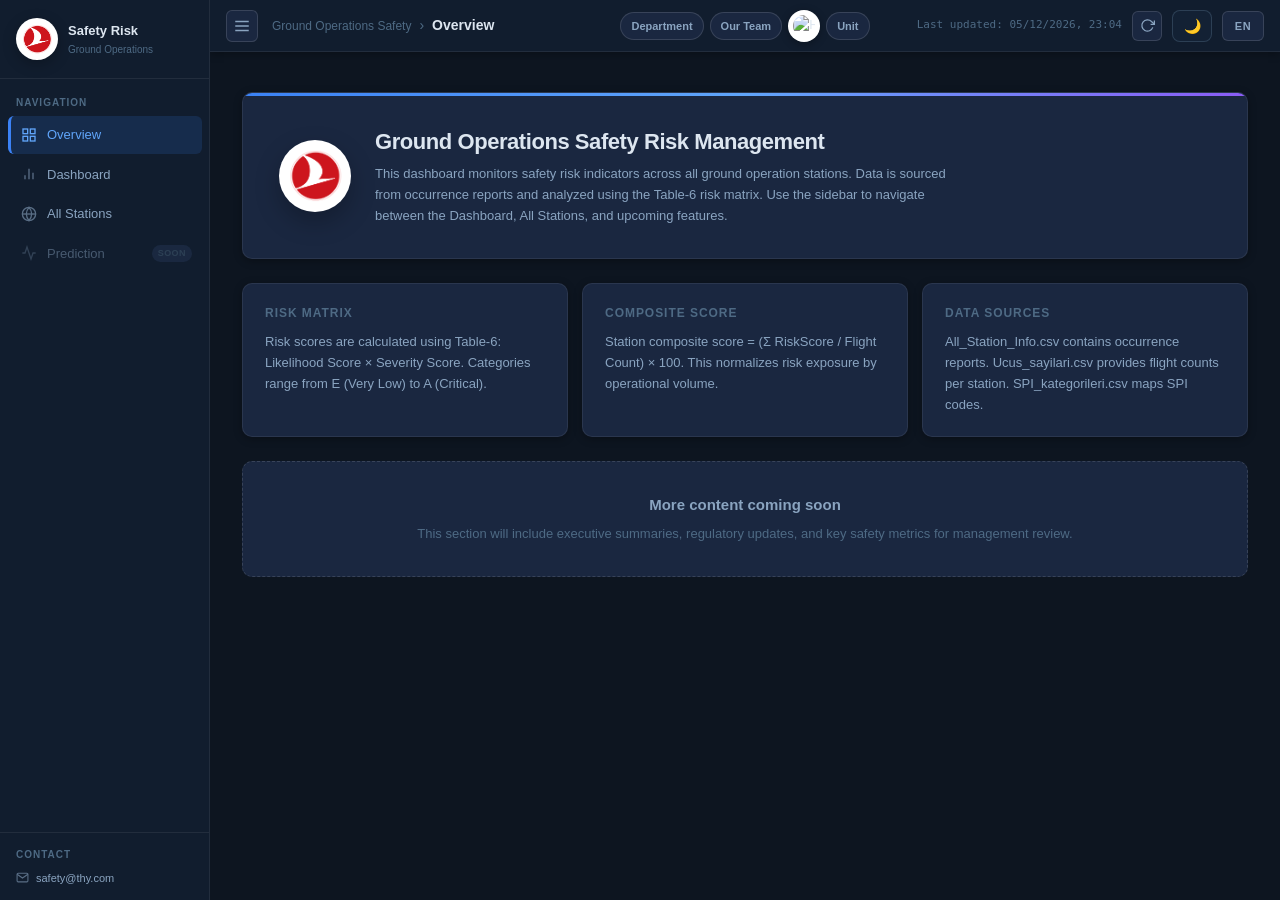
==== index.html @ 9aa72046 "Initial safety dashboard project" ====
<!DOCTYPE html>
<html lang="en">
<head>
  <meta charset="UTF-8" />
  <meta name="viewport" content="width=device-width, initial-scale=1.0" />
  <title>Safety Risk Dashboard</title>

  <link rel="stylesheet" href="css/main.css" />
  <link rel="stylesheet" href="css/overview.css" />
  <link rel="stylesheet" href="css/dashboard.css" />
  <link rel="stylesheet" href="css/stations.css" />
  <link rel="stylesheet" href="css/station-detail.css" />
  <link rel="stylesheet" href="css/tahminleme.css" />

  <style>
    .page {
      display: none !important;
    }

    .page.srd-active {
      display: block !important;
    }

    #app {
      min-height: 100vh;
    }

    .sidebar {
      transition: transform 0.25s ease, width 0.25s ease;
    }

    .sidebar:not(.open) {
      transform: translateX(-100%);
    }

    .sidebar.open {
      transform: translateX(0);
    }

    .main-wrapper {
      transition: margin-left 0.25s ease, width 0.25s ease;
    }

    @media (min-width: 769px) {
      .sidebar.open ~ .main-wrapper {
        margin-left: 0;
      }

      .sidebar:not(.open) ~ .main-wrapper {
        margin-left: 0;
        width: 100%;
      }
    }

    @media (max-width: 768px) {
      .sidebar {
        position: fixed;
        z-index: 1000;
        left: 0;
        top: 0;
        height: 100vh;
      }

      .sidebar.open {
        transform: translateX(0);
      }

      .sidebar:not(.open) {
        transform: translateX(-100%);
      }

      .main-wrapper {
        margin-left: 0 !important;
        width: 100%;
      }
    }

    .topbar-btn,
    .topbar-lang,
    .topbar-theme,
    .sidebar-toggle {
      cursor: pointer;
      user-select: none;
    }

    .topbar-theme {
      min-width: 40px;
      height: 32px;
      border-radius: 8px;
      border: 1px solid rgba(120, 150, 180, 0.25);
      background: rgba(20, 35, 55, 0.75);
      color: #c7d7ea;
      display: inline-flex;
      align-items: center;
      justify-content: center;
      font-size: 14px;
      transition: 0.2s ease;
    }

    .topbar-theme:hover {
      background: rgba(42, 75, 120, 0.85);
      color: #ffffff;
    }
  </style>
</head>

<body class="theme-dark">
<div id="app">

  <!-- Sidebar / Drawer başlangıçta açık -->
  <aside class="sidebar open" id="sidebar">
    <div class="sidebar-logo">
      <div class="sidebar-logo-icon thy-logo-box">
        <img src="assets/thy-logo.png" alt="Turkish Airlines Logo" class="thy-logo-img">
      </div>

      <div>
        <div class="sidebar-logo-title">Safety Risk</div>
        <div class="sidebar-logo-sub">Ground Operations</div>
      </div>
    </div>

    <div class="sidebar-section">Navigation</div>

    <nav class="sidebar-nav">
      <a class="nav-item active" data-page="overview" href="javascript:void(0)">
        <svg viewBox="0 0 24 24" fill="none" stroke="currentColor" stroke-width="2" width="16" height="16">
          <rect x="3" y="3" width="7" height="7"/>
          <rect x="14" y="3" width="7" height="7"/>
          <rect x="3" y="14" width="7" height="7"/>
          <rect x="14" y="14" width="7" height="7"/>
        </svg>
        <span class="nav-label" data-i18n="overview">Overview</span>
      </a>

      <a class="nav-item" data-page="dashboard" href="javascript:void(0)">
        <svg viewBox="0 0 24 24" fill="none" stroke="currentColor" stroke-width="2" width="16" height="16">
          <line x1="18" y1="20" x2="18" y2="10"/>
          <line x1="12" y1="20" x2="12" y2="4"/>
          <line x1="6" y1="20" x2="6" y2="14"/>
        </svg>
        <span class="nav-label" data-i18n="dashboard">Dashboard</span>
      </a>

      <a class="nav-item" data-page="stations" href="javascript:void(0)">
        <svg viewBox="0 0 24 24" fill="none" stroke="currentColor" stroke-width="2" width="16" height="16">
          <circle cx="12" cy="12" r="10"/>
          <line x1="2" y1="12" x2="22" y2="12"/>
          <path d="M12 2a15.3 15.3 0 014 10 15.3 15.3 0 01-4 10 15.3 15.3 0 01-4-10 15.3 15.3 0 014-10z"/>
        </svg>
        <span class="nav-label" data-i18n="stations">All Stations</span>
      </a>

      <a class="nav-item disabled" data-page="tahminleme" href="javascript:void(0)">
        <svg viewBox="0 0 24 24" fill="none" stroke="currentColor" stroke-width="2" width="16" height="16">
          <polyline points="22 12 18 12 15 21 9 3 6 12 2 12"/>
        </svg>
        <span class="nav-label" data-i18n="tahminleme">Tahminleme</span>
        <span class="nav-badge" data-i18n="soon">Soon</span>
      </a>
    </nav>

    <div class="sidebar-spacer"></div>

    <div class="sidebar-contact">
      <div class="sidebar-contact-label">Contact</div>

      <a class="sidebar-contact-email" href="mailto:safety@thy.com">
        <svg viewBox="0 0 24 24" fill="none" stroke="currentColor" stroke-width="2" width="13" height="13">
          <path d="M4 4h16c1.1 0 2 .9 2 2v12c0 1.1-.9 2-2 2H4c-1.1 0-2-.9-2-2V6c0-1.1.9-2 2-2z"/>
          <polyline points="22,6 12,13 2,6"/>
        </svg>
        safety@thy.com
      </a>
    </div>
  </aside>

  <div class="main-wrapper">
    <header class="topbar">
      <div class="topbar-left">

        <button
          class="sidebar-toggle"
          id="sidebarToggle"
          type="button"
          title="Open / Close Menu"
          aria-label="Open or close sidebar menu"
        >
          <svg viewBox="0 0 24 24" fill="none" stroke="currentColor" stroke-width="2" width="18" height="18">
            <line x1="3" y1="12" x2="21" y2="12"/>
            <line x1="3" y1="6" x2="21" y2="6"/>
            <line x1="3" y1="18" x2="21" y2="18"/>
          </svg>
        </button>

        <div class="topbar-breadcrumb">
          <span class="topbar-breadcrumb-root">Ground Operations Safety</span>
          <span class="topbar-breadcrumb-sep">›</span>
          <span class="topbar-breadcrumb-page" id="topbar-title">Overview</span>
        </div>

        <span class="topbar-badge" id="topbar-badge"></span>
      </div>

      <!-- Header orta menü / SharePoint yönlendirme alanı -->
      <div class="topbar-center">
        <button class="topbar-link-btn" data-sp-link="mudurluk" type="button">
          Müdürlük
        </button>

        <button class="topbar-link-btn" data-sp-link="ekibimiz" type="button">
          Ekibimiz
        </button>

        <div class="topbar-middle-logo">
          <img src="assets/header-logo.png" alt="Header Logo">
        </div>

        <button class="topbar-link-btn" data-sp-link="seflik" type="button">
          Şeflik
        </button>
      </div>

      <div class="topbar-right">
        <span class="topbar-update" id="topbar-update"></span>

        <button class="topbar-btn" id="refreshBtn" type="button" title="Refresh">
          <svg viewBox="0 0 24 24" fill="none" stroke="currentColor" stroke-width="2" width="15" height="15">
            <polyline points="23 4 23 10 17 10"/>
            <path d="M20.49 15a9 9 0 11-2.12-9.36L23 10"/>
          </svg>
        </button>

        <button class="topbar-theme" id="themeBtn" type="button" title="Change Theme">
          🌙
        </button>

        <button class="topbar-lang" id="langBtn" type="button" title="Change Language">
          EN
        </button>
      </div>
    </header>

    <main class="content" id="content">
      <div class="page" id="page-overview"></div>
      <div class="page" id="page-dashboard"></div>
      <div class="page" id="page-stations"></div>
      <div class="page" id="page-station-detail"></div>
      <div class="page" id="page-tahminleme"></div>
    </main>
  </div>
</div>

<script src="https://cdnjs.cloudflare.com/ajax/libs/Chart.js/4.4.1/chart.umd.js"></script>

<script>
  var SRD = {};
</script>

<script src="js/data.js"></script>
<script src="js/overview.js"></script>
<script src="js/dashboard.js"></script>
<script src="js/stations.js"></script>
<script src="js/station-detail.js"></script>
<script src="js/tahminleme.js"></script>
<script src="js/main.js"></script>

</body>
</html>
---- css/main.css ----
/* ================================================================
   main.css — Global styles, sidebar, header, layout
   Revised version:
   - Drawer starts open and can collapse on desktop
   - Drawer works on mobile
   - Theme dark/light support
   - Header buttons fixed: refresh, theme, language, drawer
   ================================================================ */

/* ── DARK THEME DEFAULT VARIABLES ─────────────────────────────── */

:root,
body.theme-dark {
  --bg:        #0d1520;
  --bg2:       #111d2e;
  --bg3:       #172035;
  --surface:   #1a2740;
  --surface2:  #1f2f4a;
  --surface3:  #253756;

  --border:    rgba(255,255,255,.07);
  --border2:   rgba(255,255,255,.13);

  --text:      #dde6f0;
  --text2:     #8aa4c0;
  --text3:     #4e6a84;

  --ca:  #e05555; --ca-bg: rgba(224,85,85,.13);  --ca-bd: rgba(224,85,85,.28);
  --cb:  #d98a35; --cb-bg: rgba(217,138,53,.13); --cb-bd: rgba(217,138,53,.28);
  --cc:  #c0a030; --cc-bg: rgba(192,160,48,.13); --cc-bd: rgba(192,160,48,.28);
  --cd:  #38b272; --cd-bg: rgba(56,178,114,.13); --cd-bd: rgba(56,178,114,.28);
  --ce:  #4294cc; --ce-bg: rgba(66,148,204,.13); --ce-bd: rgba(66,148,204,.28);

  --accent:    #3b82f6;
  --accent2:   #60a5fa;
  --accent-bg: rgba(59,130,246,.15);
  --accent-bd: rgba(59,130,246,.35);

  --sb-w: 210px;
  --topbar-h: 52px;

  --r: 6px;
  --r-l: 10px;

  --sh:   0 2px 8px rgba(0,0,0,.3);
  --sh-m: 0 4px 16px rgba(0,0,0,.4);

  --font: 'Segoe UI', -apple-system, BlinkMacSystemFont, Roboto, sans-serif;
  --mono: 'Cascadia Code', Consolas, monospace;
}

/* ── LIGHT THEME VARIABLES ────────────────────────────────────── */

body.theme-light {
  --bg:        #f4f7fb;
  --bg2:       #ffffff;
  --bg3:       #eef3f8;
  --surface:   #ffffff;
  --surface2:  #f1f5fb;
  --surface3:  #e4ecf6;

  --border:    rgba(20,40,70,.10);
  --border2:   rgba(20,40,70,.16);

  --text:      #172033;
  --text2:     #52667d;
  --text3:     #7b8da3;

  --accent:    #2563eb;
  --accent2:   #1d4ed8;
  --accent-bg: rgba(37,99,235,.10);
  --accent-bd: rgba(37,99,235,.25);

  --sh:   0 2px 8px rgba(20,40,70,.08);
  --sh-m: 0 4px 16px rgba(20,40,70,.14);
}

/* ── RESET ────────────────────────────────────────────────────── */

*,
*::before,
*::after {
  box-sizing: border-box;
  margin: 0;
  padding: 0;
}

html,
body {
  min-height: 100%;
}

body {
  background: var(--bg);
  color: var(--text);
  font-family: var(--font);
  font-size: 13px;
  line-height: 1.5;
  min-height: 100vh;
  overflow-x: hidden;
  transition: background .2s ease, color .2s ease;
}

/* ── APP LAYOUT ───────────────────────────────────────────────── */

#app {
  display: flex;
  min-height: 100vh;
  background: var(--bg);
}

.main-wrapper {
  flex: 1;
  min-width: 0;
  display: flex;
  flex-direction: column;
  transition: margin-left .25s ease, width .25s ease;
}

/* ── SIDEBAR / DRAWER ─────────────────────────────────────────── */

.sidebar {
  width: var(--sb-w);
  min-width: var(--sb-w);
  max-width: var(--sb-w);
  background: var(--bg2);
  border-right: 1px solid var(--border);
  display: flex;
  flex-direction: column;
  position: sticky;
  top: 0;
  height: 100vh;
  overflow-y: auto;
  overflow-x: hidden;
  z-index: 100;
  transform: translateX(0);
  transition:
    transform .25s ease,
    width .25s ease,
    min-width .25s ease,
    max-width .25s ease,
    border-color .25s ease;
}

/* Masaüstünde sidebar kapalıyken tamamen alan kaplamasın */
.sidebar:not(.open) {
  width: 0;
  min-width: 0;
  max-width: 0;
  border-right-color: transparent;
  transform: translateX(0);
}

/* Açık hali */
.sidebar.open {
  width: var(--sb-w);
  min-width: var(--sb-w);
  max-width: var(--sb-w);
  transform: translateX(0);
  border-right: 1px solid var(--border);
}

.sidebar::-webkit-scrollbar {
  width: 3px;
}

.sidebar::-webkit-scrollbar-thumb {
  background: var(--surface3);
  border-radius: 2px;
}

/* ── SIDEBAR CONTENT ──────────────────────────────────────────── */

.sidebar-logo {
  padding: 18px 16px;
  border-bottom: 1px solid var(--border);
  display: flex;
  align-items: center;
  gap: 10px;
  min-width: var(--sb-w);
}

.sidebar-logo-icon.thy-logo-box {
  width: 42px;
  height: 42px;
  min-width: 42px;
  border-radius: 50%;
  background: #ffffff;
  padding: 4px;
  overflow: hidden;
  box-shadow: 0 4px 14px rgba(0, 0, 0, 0.25);
}

.thy-logo-img {
  width: 100%;
  height: 100%;
  object-fit: contain;
  border-radius: 50%;
  display: block;
}

.sidebar-logo-title {
  font-size: 13px;
  font-weight: 700;
  color: var(--text);
}

.sidebar-logo-sub {
  font-size: 10px;
  color: var(--text3);
  margin-top: 1px;
}

.sidebar-section {
  padding: 16px 16px 6px;
  font-size: 10px;
  font-weight: 700;
  text-transform: uppercase;
  letter-spacing: .1em;
  color: var(--text3);
  min-width: var(--sb-w);
}

.sidebar-nav {
  display: flex;
  flex-direction: column;
  gap: 2px;
  padding: 0 8px;
  min-width: var(--sb-w);
}

.nav-item {
  display: flex;
  align-items: center;
  gap: 10px;
  padding: 9px 10px;
  font-size: 13px;
  color: var(--text2);
  cursor: pointer;
  text-decoration: none;
  border-radius: var(--r);
  border-left: 3px solid transparent;
  transition: all .15s;
  user-select: none;
}

.nav-item svg {
  flex-shrink: 0;
  opacity: .6;
  transition: opacity .15s;
}

.nav-item:hover {
  background: rgba(255,255,255,.05);
  color: var(--text);
}

body.theme-light .nav-item:hover {
  background: rgba(37,99,235,.06);
}

.nav-item:hover svg {
  opacity: 1;
}

.nav-item.active {
  background: var(--accent-bg);
  border-left-color: var(--accent);
  color: var(--accent2);
}

.nav-item.active svg {
  opacity: 1;
  color: var(--accent2);
}

.nav-item.disabled {
  opacity: .45;
  cursor: not-allowed;
  pointer-events: none;
}

.nav-badge {
  margin-left: auto;
  font-size: 9px;
  font-weight: 700;
  padding: 2px 6px;
  border-radius: 10px;
  background: var(--surface3);
  color: var(--text3);
  text-transform: uppercase;
  letter-spacing: .05em;
}

.sidebar-spacer {
  flex: 1;
}

.sidebar-contact {
  padding: 14px 16px;
  border-top: 1px solid var(--border);
  min-width: var(--sb-w);
}

.sidebar-contact-label {
  font-size: 10px;
  font-weight: 700;
  text-transform: uppercase;
  letter-spacing: .1em;
  color: var(--text3);
  margin-bottom: 8px;
}

.sidebar-contact-email {
  display: flex;
  align-items: center;
  gap: 7px;
  font-size: 11px;
  color: var(--text2);
  text-decoration: none;
  transition: color .15s;
  word-break: break-all;
}

.sidebar-contact-email:hover {
  color: var(--accent2);
}

.sidebar-contact-email svg {
  opacity: .6;
  flex-shrink: 0;
}

/* ── TOPBAR ───────────────────────────────────────────────────── */

.topbar {
  height: var(--topbar-h);
  background: var(--bg2);
  border-bottom: 1px solid var(--border);
  padding: 0 24px;
  display: flex;
  align-items: center;
  justify-content: space-between;
  position: sticky;
  top: 0;
  z-index: 50;
  box-shadow: var(--sh);
  transition: background .2s ease, border-color .2s ease;
}

.topbar-left {
  display: flex;
  align-items: center;
  gap: 14px;
  min-width: 0;
}

.topbar-right {
  display: flex;
  align-items: center;
  gap: 10px;
  flex-shrink: 0;
}

/* Drawer button */
.sidebar-toggle {
  background: var(--surface);
  border: 1px solid var(--border2);
  color: var(--text2);
  cursor: pointer;
  width: 32px;
  height: 32px;
  border-radius: var(--r);
  display: flex;
  align-items: center;
  justify-content: center;
  transition: all .15s;
  flex-shrink: 0;
}

.sidebar-toggle:hover {
  background: var(--surface2);
  color: var(--text);
  border-color: var(--accent-bd);
}

.topbar-breadcrumb {
  display: flex;
  align-items: center;
  gap: 8px;
  font-size: 13px;
  min-width: 0;
}

.topbar-breadcrumb-root {
  color: var(--text3);
  font-size: 12px;
  font-weight: 500;
  white-space: nowrap;
}

.topbar-breadcrumb-sep {
  color: var(--text3);
  font-size: 14px;
}

.topbar-breadcrumb-page {
  color: var(--text);
  font-weight: 700;
  font-size: 14px;
  white-space: nowrap;
}

.topbar-badge {
  background: var(--accent-bg);
  color: var(--accent2);
  border: 1px solid var(--accent-bd);
  font-size: 11px;
  font-weight: 600;
  padding: 3px 10px;
  border-radius: 20px;
  white-space: nowrap;
}

.topbar-update {
  font-size: 11px;
  color: var(--text3);
  font-family: var(--mono);
  white-space: nowrap;
}

/* Header buttons */
.topbar-btn,
.topbar-theme,
.topbar-lang {
  background: var(--surface);
  border: 1px solid var(--border2);
  color: var(--text2);
  cursor: pointer;
  height: 30px;
  border-radius: var(--r);
  display: inline-flex;
  align-items: center;
  justify-content: center;
  transition: all .15s;
  user-select: none;
  font-family: var(--font);
}

.topbar-btn,
.topbar-theme {
  width: 30px;
  min-width: 30px;
}

.topbar-lang {
  min-width: 42px;
  padding: 4px 10px;
  font-size: 11px;
  font-weight: 700;
  letter-spacing: .05em;
}

.topbar-btn:hover,
.topbar-theme:hover,
.topbar-lang:hover {
  background: var(--surface2);
  color: var(--text);
  border-color: var(--accent-bd);
}

/* ── CONTENT ──────────────────────────────────────────────────── */

.content {
  flex: 1;
  background: var(--bg);
  transition: background .2s ease;
}

.page {
  display: none !important;
}

.page.srd-active {
  display: block !important;
}

/* ── SHARED COMPONENTS ────────────────────────────────────────── */

.card {
  background: var(--surface);
  border: 1px solid var(--border);
  border-radius: var(--r-l);
  box-shadow: var(--sh);
}

.card-header {
  padding: 14px 18px 12px;
  border-bottom: 1px solid var(--border);
  display: flex;
  align-items: flex-start;
  justify-content: space-between;
  gap: 8px;
}

.card-title {
  font-size: 13px;
  font-weight: 700;
  color: var(--text);
  display: flex;
  align-items: center;
  gap: 8px;
  margin-bottom: 2px;
}

.card-dot {
  width: 7px;
  height: 7px;
  border-radius: 50%;
  flex-shrink: 0;
}

.card-sub {
  font-size: 11px;
  color: var(--text3);
}

.card-body {
  padding: 16px 18px;
}

/* ── KPI CARD ─────────────────────────────────────────────────── */

.kpi-card {
  background: var(--surface);
  border: 1px solid var(--border);
  border-radius: var(--r-l);
  padding: 20px 22px;
  box-shadow: var(--sh);
  position: relative;
  overflow: hidden;
  transition: transform .2s, box-shadow .2s;
}

.kpi-card::before {
  content: '';
  position: absolute;
  top: 0;
  left: 0;
  right: 0;
  height: 3px;
  border-radius: var(--r-l) var(--r-l) 0 0;
}

.kpi-card:hover {
  transform: translateY(-2px);
  box-shadow: var(--sh-m);
}

.kpi-card.blue::before {
  background: linear-gradient(90deg, var(--accent), var(--accent2));
}

.kpi-card.orange::before {
  background: linear-gradient(90deg, var(--cb), #f59e0b);
}

.kpi-card.green::before {
  background: linear-gradient(90deg, var(--cd), #34d399);
}

.kpi-card.purple::before {
  background: linear-gradient(90deg, #8b5cf6, #a78bfa);
}

.kpi-top {
  display: flex;
  align-items: center;
  justify-content: space-between;
  margin-bottom: 14px;
}

.kpi-label {
  font-size: 10px;
  font-weight: 700;
  text-transform: uppercase;
  letter-spacing: .09em;
  color: var(--text3);
}

.kpi-icon {
  width: 36px;
  height: 36px;
  border-radius: var(--r);
  display: flex;
  align-items: center;
  justify-content: center;
}

.kpi-card.blue .kpi-icon {
  background: var(--accent-bg);
  color: var(--accent2);
}

.kpi-card.orange .kpi-icon {
  background: var(--cb-bg);
  color: var(--cb);
}

.kpi-card.green .kpi-icon {
  background: var(--cd-bg);
  color: var(--cd);
}

.kpi-card.purple .kpi-icon {
  background: rgba(139,92,246,.15);
  color: #a78bfa;
}

.kpi-value {
  font-size: 34px;
  font-weight: 300;
  line-height: 1;
  letter-spacing: -.03em;
  margin-bottom: 5px;
  font-family: var(--mono);
}

.kpi-card.blue .kpi-value {
  color: var(--accent2);
}

.kpi-card.orange .kpi-value {
  color: var(--cb);
}

.kpi-card.green .kpi-value {
  color: var(--cd);
}

.kpi-card.purple .kpi-value {
  color: #a78bfa;
}

.kpi-sub {
  font-size: 11px;
  color: var(--text3);
}

/* ── BADGE ────────────────────────────────────────────────────── */

.badge {
  display: inline-flex;
  align-items: center;
  justify-content: center;
  padding: 3px 8px;
  border-radius: 4px;
  font-size: 11px;
  font-weight: 700;
  font-family: var(--mono);
  border: 1px solid transparent;
}

.badge.a {
  background: var(--ca-bg);
  color: var(--ca);
  border-color: var(--ca-bd);
}

.badge.b {
  background: var(--cb-bg);
  color: var(--cb);
  border-color: var(--cb-bd);
}

.badge.c {
  background: var(--cc-bg);
  color: var(--cc);
  border-color: var(--cc-bd);
}

.badge.d {
  background: var(--cd-bg);
  color: var(--cd);
  border-color: var(--cd-bd);
}

.badge.e {
  background: var(--ce-bg);
  color: var(--ce);
  border-color: var(--ce-bd);
}

/* ── TABLE ────────────────────────────────────────────────────── */

.tbl-wrap {
  overflow-y: auto;
}

.tbl-wrap::-webkit-scrollbar {
  width: 4px;
}

.tbl-wrap::-webkit-scrollbar-thumb {
  background: var(--surface3);
  border-radius: 2px;
}

.tbl-wrap table {
  width: 100%;
  border-collapse: collapse;
}

.tbl-wrap th {
  padding: 8px 14px;
  text-align: left;
  font-size: 10px;
  font-weight: 700;
  text-transform: uppercase;
  letter-spacing: .08em;
  color: var(--text3);
  border-bottom: 1px solid var(--border);
  background: var(--surface);
  position: sticky;
  top: 0;
  z-index: 1;
  white-space: nowrap;
}

.tbl-wrap td {
  padding: 9px 14px;
  border-bottom: 1px solid var(--border);
  font-size: 12px;
  vertical-align: middle;
  color: var(--text);
}

.tbl-wrap tr:last-child td {
  border-bottom: none;
}

.tbl-wrap tr:hover td {
  background: var(--surface2);
  cursor: pointer;
}

/* ── FILTER BAR ───────────────────────────────────────────────── */

.filterbar {
  background: var(--bg2);
  border-bottom: 1px solid var(--border);
  padding: 10px 24px;
  display: flex;
  align-items: center;
  gap: 8px;
  flex-wrap: wrap;
}

.filter-label {
  display: flex;
  align-items: center;
  gap: 5px;
  font-size: 11px;
  font-weight: 700;
  color: var(--accent2);
  text-transform: uppercase;
  letter-spacing: .1em;
  margin-right: 4px;
}

.filterbar select {
  background: var(--surface);
  border: 1px solid var(--border2);
  color: var(--text);
  font-family: var(--font);
  font-size: 12px;
  padding: 5px 10px;
  border-radius: var(--r);
  height: 32px;
  outline: none;
  cursor: pointer;
  transition: border-color .15s;
}

.filterbar select:hover {
  border-color: var(--accent);
}

.filterbar select:focus {
  border-color: var(--accent);
  box-shadow: 0 0 0 2px var(--accent-bg);
}

.filterbar select option {
  background: var(--bg3);
  color: var(--text);
}

/* ── SEARCH INPUT ─────────────────────────────────────────────── */

.search-input {
  background: var(--surface);
  border: 1px solid var(--border2);
  color: var(--text);
  font-family: var(--font);
  font-size: 12px;
  padding: 5px 12px;
  border-radius: 20px;
  height: 32px;
  outline: none;
  transition: border-color .15s;
}

.search-input::placeholder {
  color: var(--text3);
}

.search-input:focus {
  border-color: var(--accent);
}

/* ── SCORE BAR ────────────────────────────────────────────────── */

.score-wrap {
  display: flex;
  align-items: center;
  gap: 8px;
}

.score-bg {
  flex: 1;
  background: var(--bg);
  border-radius: 3px;
  height: 5px;
  min-width: 60px;
}

.score-fill {
  height: 100%;
  border-radius: 3px;
}

/* ── TEXT HELPERS ─────────────────────────────────────────────── */

.mono {
  font-family: var(--mono);
}

.text2 {
  color: var(--text2);
}

.text3 {
  color: var(--text3);
}

/* ── BACK BUTTON ──────────────────────────────────────────────── */

.back-btn {
  display: inline-flex;
  align-items: center;
  gap: 7px;
  background: var(--surface);
  border: 1px solid var(--border2);
  color: var(--text2);
  font-family: var(--font);
  font-size: 12px;
  padding: 6px 14px;
  border-radius: var(--r);
  cursor: pointer;
  transition: all .15s;
  text-decoration: none;
}

.back-btn:hover {
  color: var(--text);
  border-color: var(--accent);
  background: var(--accent-bg);
}

/* ── DONUT TABS ───────────────────────────────────────────────── */

.dtabs {
  display: flex;
  gap: 5px;
  flex-wrap: wrap;
  margin-bottom: 14px;
}

.dtab {
  font-size: 11px;
  padding: 4px 10px;
  border-radius: 20px;
  border: 1px solid var(--border2);
  background: transparent;
  color: var(--text2);
  cursor: pointer;
  font-family: var(--font);
  transition: all .15s;
}

.dtab:hover {
  border-color: var(--accent);
  color: var(--accent2);
}

.dtab.active {
  background: var(--accent-bg);
  border-color: var(--accent-bd);
  color: var(--accent2);
}

/* ── LEGEND ───────────────────────────────────────────────────── */

.legend-row {
  display: flex;
  align-items: center;
  justify-content: space-between;
  padding: 5px 0;
  border-bottom: 1px solid var(--border);
  font-size: 11px;
  gap: 6px;
}

.legend-row:last-child {
  border-bottom: none;
}

.legend-left {
  display: flex;
  align-items: center;
  gap: 7px;
  min-width: 0;
}

.legend-dot {
  width: 8px;
  height: 8px;
  border-radius: 2px;
  flex-shrink: 0;
}

.legend-name {
  color: var(--text2);
  white-space: nowrap;
  overflow: hidden;
  text-overflow: ellipsis;
}

.legend-right {
  display: flex;
  align-items: center;
  gap: 5px;
  flex-shrink: 0;
}

.legend-val {
  font-family: var(--mono);
  font-size: 11px;
  color: var(--text);
}

.legend-pct {
  font-size: 10px;
  color: var(--text3);
  min-width: 34px;
  text-align: right;
}

/* ── SEVERITY FILTER BUTTONS ──────────────────────────────────── */

.sev-btns {
  display: flex;
  gap: 3px;
}

.sev-btn {
  font-size: 10px;
  font-weight: 700;
  padding: 0 8px;
  border-radius: 4px;
  border: 1px solid var(--border2);
  background: transparent;
  color: var(--text3);
  cursor: pointer;
  font-family: var(--mono);
  height: 28px;
  transition: all .15s;
}

.sev-btn:hover {
  border-color: var(--text2);
  color: var(--text);
}

.sev-btn.on-all {
  background: var(--surface3);
  color: var(--text);
  border-color: var(--border2);
}

.sev-btn.on-a {
  background: var(--ca-bg);
  border-color: var(--ca-bd);
  color: var(--ca);
}

.sev-btn.on-b {
  background: var(--cb-bg);
  border-color: var(--cb-bd);
  color: var(--cb);
}

.sev-btn.on-c {
  background: var(--cc-bg);
  border-color: var(--cc-bd);
  color: var(--cc);
}

.sev-btn.on-d {
  background: var(--cd-bg);
  border-color: var(--cd-bd);
  color: var(--cd);
}

.sev-btn.on-e {
  background: var(--ce-bg);
  border-color: var(--ce-bd);
  color: var(--ce);
}

/* ── EMPTY STATE ──────────────────────────────────────────────── */

.empty-state {
  display: flex;
  flex-direction: column;
  align-items: center;
  justify-content: center;
  padding: 48px 20px;
  color: var(--text3);
  font-size: 13px;
  gap: 10px;
  text-align: center;
}

.empty-state svg {
  opacity: .3;
}

/* ── PROFILE BARS ─────────────────────────────────────────────── */

.profile-bars {
  display: flex;
  gap: 2px;
  height: 4px;
  margin-top: 3px;
}

.profile-bar {
  height: 4px;
  border-radius: 1px;
  min-width: 2px;
}

/* ── RESPONSIVE ───────────────────────────────────────────────── */

@media (max-width: 900px) {
  #app {
    display: block;
  }

  .sidebar {
    position: fixed;
    left: 0;
    top: 0;
    width: var(--sb-w);
    min-width: var(--sb-w);
    max-width: var(--sb-w);
    transform: translateX(-100%);
    z-index: 200;
    box-shadow: none;
  }

  .sidebar.open {
    transform: translateX(0);
    box-shadow: 4px 0 24px rgba(0,0,0,.5);
  }

  .sidebar:not(.open) {
    width: var(--sb-w);
    min-width: var(--sb-w);
    max-width: var(--sb-w);
    transform: translateX(-100%);
  }

  .main-wrapper {
    width: 100%;
    min-height: 100vh;
  }

  .topbar {
    padding: 0 14px;
  }

  .topbar-update {
    display: none;
  }

  .topbar-breadcrumb-root {
    display: none;
  }
}

@media (max-width: 560px) {
  .topbar {
    gap: 10px;
  }

  .topbar-left {
    gap: 8px;
  }

  .topbar-right {
    gap: 6px;
  }

  .topbar-badge {
    display: none !important;
  }

  .topbar-lang {
    min-width: 38px;
    padding: 4px 8px;
  }
}
/* ================================================================
   TOPBAR CENTER SHAREPOINT MENU
   Müdürlük / Ekibimiz / Şeflik + orta logo
   ================================================================ */

/* Topbar'ı 3 kolonlu yapar: sol breadcrumb / orta menü / sağ butonlar */
.topbar {
  display: grid;
  grid-template-columns: minmax(0, 1fr) auto minmax(0, 1fr);
  align-items: center;
  gap: 18px;
}

/* Sol taraf */
.topbar-left {
  justify-self: start;
  min-width: 0;
}

/* Sağ taraf */
.topbar-right {
  justify-self: end;
  min-width: 0;
}

/* Orta header menüsü */
.topbar-center {
  justify-self: center;
  display: flex;
  align-items: center;
  justify-content: center;
  gap: 10px;
  min-width: 0;
  white-space: nowrap;
}

/* Müdürlük / Ekibimiz / Şeflik butonları */
.topbar-link-btn {
  height: 30px;
  padding: 0 13px;
  border-radius: 999px;
  border: 1px solid var(--border2);
  background: var(--surface);
  color: var(--text2);
  font-family: var(--font);
  font-size: 12px;
  font-weight: 700;
  cursor: pointer;
  transition: all .16s ease;
  display: inline-flex;
  align-items: center;
  justify-content: center;
  white-space: nowrap;
  user-select: none;
}

.topbar-link-btn:hover {
  color: var(--text);
  background: var(--accent-bg);
  border-color: var(--accent-bd);
  transform: translateY(-1px);
}

.topbar-link-btn:active {
  transform: translateY(0);
}

/* Header ortasındaki logo */
.topbar-middle-logo {
  width: 36px;
  height: 36px;
  min-width: 36px;
  border-radius: 50%;
  background: #ffffff;
  padding: 4px;
  overflow: hidden;
  box-shadow: var(--sh);
  display: flex;
  align-items: center;
  justify-content: center;
  border: 1px solid rgba(255, 255, 255, .18);
}

.topbar-middle-logo img {
  width: 100%;
  height: 100%;
  object-fit: contain;
  object-position: center;
  border-radius: 50%;
  display: block;
}

/* Light theme uyumu */
body.theme-light .topbar-link-btn {
  background: #ffffff;
  color: var(--text2);
  border-color: var(--border2);
}

body.theme-light .topbar-link-btn:hover {
  color: var(--accent2);
  background: var(--accent-bg);
  border-color: var(--accent-bd);
}

body.theme-light .topbar-middle-logo {
  border-color: rgba(20, 40, 70, .12);
}

/* Orta menü fazla sıkışırsa küçült */
@media (max-width: 1280px) {
  .topbar {
    grid-template-columns: minmax(0, 1fr) auto minmax(0, 1fr);
    gap: 10px;
    padding: 0 16px;
  }

  .topbar-center {
    gap: 6px;
  }

  .topbar-link-btn {
    height: 28px;
    padding: 0 10px;
    font-size: 11px;
  }

  .topbar-middle-logo {
    width: 32px;
    height: 32px;
    min-width: 32px;
  }
}

/* Daha küçük ekranda orta menüyü gizle */
@media (max-width: 1050px) {
  .topbar {
    grid-template-columns: minmax(0, 1fr) auto;
  }

  .topbar-center {
    display: none;
  }

  .topbar-right {
    justify-self: end;
  }
}

/* Mobilde sağ taraf sıkışmasın */
@media (max-width: 560px) {
  .topbar {
    grid-template-columns: minmax(0, 1fr) auto;
    gap: 8px;
  }

  .topbar-left {
    gap: 8px;
  }

  .topbar-right {
    gap: 6px;
  }
}
---- css/overview.css ----
/* overview.css */
.overview-page { padding: 40px 32px; }

.overview-hero {
  display: flex; align-items: center; gap: 24px;
  background: var(--surface);
  border: 1px solid var(--border);
  border-radius: var(--r-l);
  padding: 32px 36px;
  margin-bottom: 24px;
  box-shadow: var(--sh);
  position: relative; overflow: hidden;
}
.overview-hero::before {
  content: '';
  position: absolute; top: 0; left: 0; right: 0; height: 3px;
  background: linear-gradient(90deg, var(--accent), var(--accent2), #8b5cf6);
}
/* THY logo in overview hero */
.overview-hero-icon.overview-thy-logo-box {
  width: 72px;
  height: 72px;
  min-width: 72px;
  border-radius: 50%;
  background: #ffffff;
  padding: 6px;
  overflow: hidden;
  box-shadow: 0 10px 24px rgba(0, 0, 0, 0.25);
  display: flex;
  align-items: center;
  justify-content: center;
}

.overview-thy-logo-img {
  width: 100%;
  height: 100%;
  object-fit: contain;
  object-position: center;
  border-radius: 50%;
  display: block;
}
.overview-hero-title {
  font-size: 22px; font-weight: 700; color: var(--text);
  letter-spacing: -.02em; margin-bottom: 6px;
}
.overview-hero-sub { font-size: 13px; color: var(--text2); line-height: 1.6; max-width: 600px; }

.overview-cards {
  display: grid;
  grid-template-columns: repeat(3, 1fr);
  gap: 14px;
  margin-bottom: 24px;
}
.overview-info-card {
  background: var(--surface);
  border: 1px solid var(--border);
  border-radius: var(--r-l);
  padding: 20px 22px;
  box-shadow: var(--sh);
}
.overview-info-card h3 {
  font-size: 12px; font-weight: 700; text-transform: uppercase;
  letter-spacing: .08em; color: var(--text3); margin-bottom: 10px;
}
.overview-info-card p { font-size: 13px; color: var(--text2); line-height: 1.6; }

.overview-coming {
  background: var(--surface);
  border: 1px dashed var(--border2);
  border-radius: var(--r-l);
  padding: 32px;
  text-align: center;
  color: var(--text3);
}
.overview-coming h3 { font-size: 15px; font-weight: 600; margin-bottom: 8px; color: var(--text2); }
.overview-coming p { font-size: 13px; }
---- css/dashboard.css ----
/* dashboard.css */
.dashboard-page { display: flex; flex-direction: column; }

.dashboard-main { padding: 20px 24px; display: flex; flex-direction: column; gap: 16px; }

.kpi-grid {
  display: grid;
  grid-template-columns: repeat(4, 1fr);
  gap: 14px;
}

.charts-row {
  display: grid;
  grid-template-columns: 1fr 1.2fr;
  gap: 14px;
}

.bottom-row {
  display: grid;
  grid-template-columns: 1fr 1.4fr;
  gap: 14px;
}

.chart-wrap { position: relative; height: 220px; }
.chart-wrap-lg { position: relative; height: 260px; }

.donut-wrap { display: flex; align-items: center; gap: 18px; }
.donut-canvas { position: relative; width: 140px; height: 140px; flex-shrink: 0; }
.donut-legend { flex: 1; min-width: 0; }

@media (max-width: 1100px) {
  .kpi-grid { grid-template-columns: repeat(2, 1fr); }
  .charts-row { grid-template-columns: 1fr; }
  .bottom-row { grid-template-columns: 1fr; }
}
---- css/stations.css ----
/* ================================================================
   stations.css — All Stations page
   Redesigned + bilingual-ready layout
   ================================================================ */

.stations-page {
  min-height: calc(100vh - var(--topbar-h));
  padding: 28px 32px 36px;
  display: flex;
  flex-direction: column;
  gap: 20px;
}

/* ── PAGE HEADER ──────────────────────────────────────────────── */

.stations-page-header {
  background:
    radial-gradient(circle at top left, rgba(59,130,246,.18), transparent 34%),
    var(--surface);
  border: 1px solid var(--border);
  border-radius: 18px;
  box-shadow: var(--sh);
  padding: 26px 30px;
  display: flex;
  align-items: center;
  justify-content: space-between;
  gap: 22px;
  position: relative;
  overflow: hidden;
}

.stations-page-header::before {
  content: '';
  position: absolute;
  inset: 0 0 auto 0;
  height: 3px;
  background: linear-gradient(90deg, var(--accent), #8b5cf6);
}

.stations-page-heading {
  max-width: 760px;
  position: relative;
  z-index: 1;
}

.stations-page-kicker {
  font-size: 10px;
  font-weight: 800;
  letter-spacing: .12em;
  text-transform: uppercase;
  color: var(--accent2);
  margin-bottom: 7px;
}

.stations-page-heading h1 {
  font-size: 26px;
  line-height: 1.15;
  font-weight: 800;
  letter-spacing: -.03em;
  color: var(--text);
  margin-bottom: 8px;
}

.stations-page-heading p {
  color: var(--text2);
  max-width: 720px;
  font-size: 13px;
  line-height: 1.7;
}

.stations-page-stat {
  width: 116px;
  min-width: 116px;
  height: 96px;
  border-radius: 16px;
  background: var(--accent-bg);
  border: 1px solid var(--accent-bd);
  display: flex;
  flex-direction: column;
  align-items: center;
  justify-content: center;
}

.stations-page-stat span {
  font-family: var(--mono);
  color: var(--accent2);
  font-size: 32px;
  line-height: 1;
  font-weight: 800;
}

.stations-page-stat small {
  color: var(--text3);
  font-size: 10px;
  font-weight: 700;
  letter-spacing: .08em;
  text-transform: uppercase;
  margin-top: 8px;
}

/* ── PANEL ───────────────────────────────────────────────────── */

.stations-panel {
  background: var(--surface);
  border: 1px solid var(--border);
  border-radius: 18px;
  box-shadow: var(--sh);
  overflow: hidden;
}

.stations-header {
  padding: 18px 22px;
  border-bottom: 1px solid var(--border);
  display: flex;
  align-items: center;
  justify-content: space-between;
  flex-wrap: wrap;
  gap: 14px;
  background: linear-gradient(180deg, var(--surface), var(--surface2));
}

.stations-title {
  font-size: 16px;
  font-weight: 800;
  color: var(--text);
  letter-spacing: -.02em;
}

.stations-count {
  font-size: 12px;
  color: var(--text3);
  font-family: var(--mono);
  margin-top: 3px;
}

.stations-controls {
  display: flex;
  align-items: center;
  gap: 10px;
  flex-wrap: wrap;
}

/* ── SEARCH ──────────────────────────────────────────────────── */

.stations-search-wrap {
  position: relative;
  display: flex;
  align-items: center;
}

.stations-search-icon {
  position: absolute;
  left: 12px;
  top: 50%;
  transform: translateY(-50%);
  color: var(--text3);
  display: flex;
  align-items: center;
  pointer-events: none;
}

.stations-search-input {
  width: 190px;
  padding-left: 34px !important;
  border-radius: 999px;
}

/* ── BUTTONS ─────────────────────────────────────────────────── */

.stations-sev-btns {
  background: var(--bg);
  border: 1px solid var(--border);
  border-radius: 999px;
  padding: 3px;
}

.stations-sev-btns .sev-btn {
  height: 28px;
  border-radius: 999px;
  min-width: 34px;
}

.clear-btn {
  height: 34px;
  border-radius: 999px;
  padding: 0 14px;
  border: 1px solid var(--border2);
  background: var(--surface);
  color: var(--text2);
  font-size: 12px;
  font-weight: 700;
  font-family: var(--font);
  cursor: pointer;
  transition: all .16s ease;
}

.clear-btn:hover {
  color: var(--text);
  background: var(--accent-bg);
  border-color: var(--accent-bd);
}

/* ── TABLE ───────────────────────────────────────────────────── */

.stations-table-wrap {
  background: var(--surface);
  overflow: hidden;
}

.stations-table-scroll {
  overflow: auto;
  max-height: calc(100vh - 350px);
  min-height: 320px;
}

.stations-table-scroll::-webkit-scrollbar {
  width: 5px;
  height: 5px;
}

.stations-table-scroll::-webkit-scrollbar-thumb {
  background: var(--surface3);
  border-radius: 5px;
}

.stations-table {
  width: 100%;
  border-collapse: collapse;
  min-width: 860px;
}

.stations-table thead th {
  padding: 12px 18px;
  text-align: left;
  font-size: 10px;
  font-weight: 800;
  text-transform: uppercase;
  letter-spacing: .08em;
  color: var(--text3);
  border-bottom: 1px solid var(--border);
  background: var(--surface2);
  position: sticky;
  top: 0;
  z-index: 1;
  white-space: nowrap;
  cursor: pointer;
  user-select: none;
}

.stations-table thead th:hover {
  color: var(--accent2);
}

.stations-table thead th.sort-asc::after {
  content: ' ↑';
  color: var(--accent2);
}

.stations-table thead th.sort-desc::after {
  content: ' ↓';
  color: var(--accent2);
}

.stations-table tbody td {
  padding: 14px 18px;
  border-bottom: 1px solid var(--border);
  font-size: 13px;
  vertical-align: middle;
  color: var(--text);
}

.stations-table tbody tr:last-child td {
  border-bottom: none;
}

.stations-table tbody tr {
  transition: background .15s ease;
}

.stations-table tbody tr:hover td {
  background: var(--surface2);
  cursor: pointer;
}

.stations-table tbody tr:hover .iata-code {
  color: var(--accent2);
}

/* ── TABLE ELEMENTS ───────────────────────────────────────────── */

.iata-code {
  display: inline-flex;
  align-items: center;
  justify-content: center;
  min-width: 48px;
  padding: 5px 8px;
  border-radius: 8px;
  background: var(--accent-bg);
  border: 1px solid var(--accent-bd);
  font-family: var(--mono);
  font-size: 13px;
  font-weight: 800;
  color: var(--accent2);
  letter-spacing: .04em;
  transition: color .15s, background .15s;
}

.station-score-value {
  font-size: 11px;
  min-width: 42px;
  color: var(--text2);
}

.dist-wrap {
  display: flex;
  gap: 2px;
  align-items: center;
  min-width: 76px;
}

.dist-bar {
  display: inline-block;
  height: 6px;
  border-radius: 999px;
  min-width: 3px;
}

/* ── EMPTY / LOADING STATE ────────────────────────────────────── */

.stations-loading-card {
  margin: 32px;
  min-height: 280px;
  background: var(--surface);
  border: 1px solid var(--border);
  border-radius: 18px;
  box-shadow: var(--sh);
  display: flex;
  flex-direction: column;
  align-items: center;
  justify-content: center;
  gap: 14px;
  color: var(--text3);
}

.stations-loading-icon {
  width: 62px;
  height: 62px;
  border-radius: 18px;
  background: var(--accent-bg);
  border: 1px solid var(--accent-bd);
  display: flex;
  align-items: center;
  justify-content: center;
  font-size: 28px;
}

.stations-loading-card h3 {
  color: var(--text2);
  font-size: 15px;
}

.stations-empty-state {
  min-height: 260px;
  padding: 42px 20px;
  display: flex;
  flex-direction: column;
  align-items: center;
  justify-content: center;
  gap: 14px;
  text-align: center;
}

.stations-empty-icon {
  width: 64px;
  height: 64px;
  border-radius: 20px;
  background: var(--bg);
  border: 1px dashed var(--border2);
  color: var(--text3);
  display: flex;
  align-items: center;
  justify-content: center;
}

.stations-empty-state h3 {
  font-size: 16px;
  color: var(--text);
  font-weight: 800;
}

.stations-empty-state p {
  color: var(--text3);
  font-size: 13px;
  max-width: 420px;
  line-height: 1.6;
}

/* ── LIGHT THEME TWEAKS ───────────────────────────────────────── */

body.theme-light .stations-page-header {
  background:
    radial-gradient(circle at top left, rgba(37,99,235,.10), transparent 36%),
    var(--surface);
}

body.theme-light .stations-sev-btns {
  background: #f6f8fc;
}

body.theme-light .stations-empty-icon {
  background: #f6f8fc;
}

/* ── RESPONSIVE ───────────────────────────────────────────────── */

@media (max-width: 900px) {
  .stations-page {
    padding: 20px 16px 28px;
  }

  .stations-page-header {
    padding: 22px 20px;
    align-items: flex-start;
    flex-direction: column;
  }

  .stations-page-stat {
    width: 100%;
    min-width: 0;
    height: auto;
    padding: 18px;
    align-items: flex-start;
  }

  .stations-header {
    align-items: flex-start;
    flex-direction: column;
  }

  .stations-controls {
    width: 100%;
  }

  .stations-search-wrap,
  .stations-search-input {
    width: 100%;
  }

  .clear-btn {
    width: 100%;
  }

  .stations-sev-btns {
    width: 100%;
    justify-content: space-between;
  }

  .stations-sev-btns .sev-btn {
    flex: 1;
  }

  .stations-table-scroll {
    max-height: none;
  }
}

@media (max-width: 560px) {
  .stations-page-heading h1 {
    font-size: 22px;
  }

  .stations-page-heading p {
    font-size: 12px;
  }

  .stations-table {
    min-width: 780px;
  }
}
---- css/station-detail.css ----
/* station-detail.css */
.detail-page { display: flex; flex-direction: column; }

.detail-header {
  padding: 20px 24px 0;
  display: flex; align-items: flex-start; justify-content: space-between;
  flex-wrap: wrap; gap: 16px;
}
.detail-header-left { display: flex; align-items: center; gap: 16px; }
.detail-iata-badge {
  width: 56px; height: 56px;
  background: linear-gradient(135deg, var(--accent), #1d4ed8);
  border-radius: var(--r-l);
  display: flex; align-items: center; justify-content: center;
  font-family: var(--mono); font-size: 16px; font-weight: 700; color: #fff;
  box-shadow: 0 6px 20px rgba(59,130,246,.3);
  flex-shrink: 0;
}
.detail-station-name { font-size: 22px; font-weight: 700; color: var(--text); letter-spacing: -.02em; }
.detail-station-sub  { font-size: 12px; color: var(--text3); margin-top: 4px; }

.detail-kpi-grid {
  display: grid;
  grid-template-columns: repeat(4, 1fr);
  gap: 12px;
  padding: 20px 24px 0;
}

.detail-charts-row {
  display: grid;
  grid-template-columns: 1.5fr 1fr;
  gap: 14px;
  padding: 16px 24px 24px;
}

@media (max-width: 900px) {
  .detail-kpi-grid { grid-template-columns: repeat(2, 1fr); }
  .detail-charts-row { grid-template-columns: 1fr; }
}
---- css/tahminleme.css ----
/* tahminleme.css */
.tahminleme-page {
  display: flex; align-items: center; justify-content: center;
  min-height: calc(100vh - 52px);
  padding: 40px;
}
.coming-soon-wrap {
  text-align: center; max-width: 420px;
}
.coming-soon-icon {
  width: 80px; height: 80px;
  background: var(--surface);
  border: 1px solid var(--border);
  border-radius: 20px;
  display: flex; align-items: center; justify-content: center;
  margin: 0 auto 24px;
  color: var(--accent2);
}
.coming-soon-title {
  font-size: 24px; font-weight: 700; color: var(--text);
  margin-bottom: 12px; letter-spacing: -.02em;
}
.coming-soon-sub { font-size: 14px; color: var(--text2); line-height: 1.6; }
.coming-soon-badge {
  display: inline-block; margin-top: 20px;
  background: var(--accent-bg); color: var(--accent2);
  border: 1px solid var(--accent-bd);
  font-size: 12px; font-weight: 600;
  padding: 6px 16px; border-radius: 20px;
}
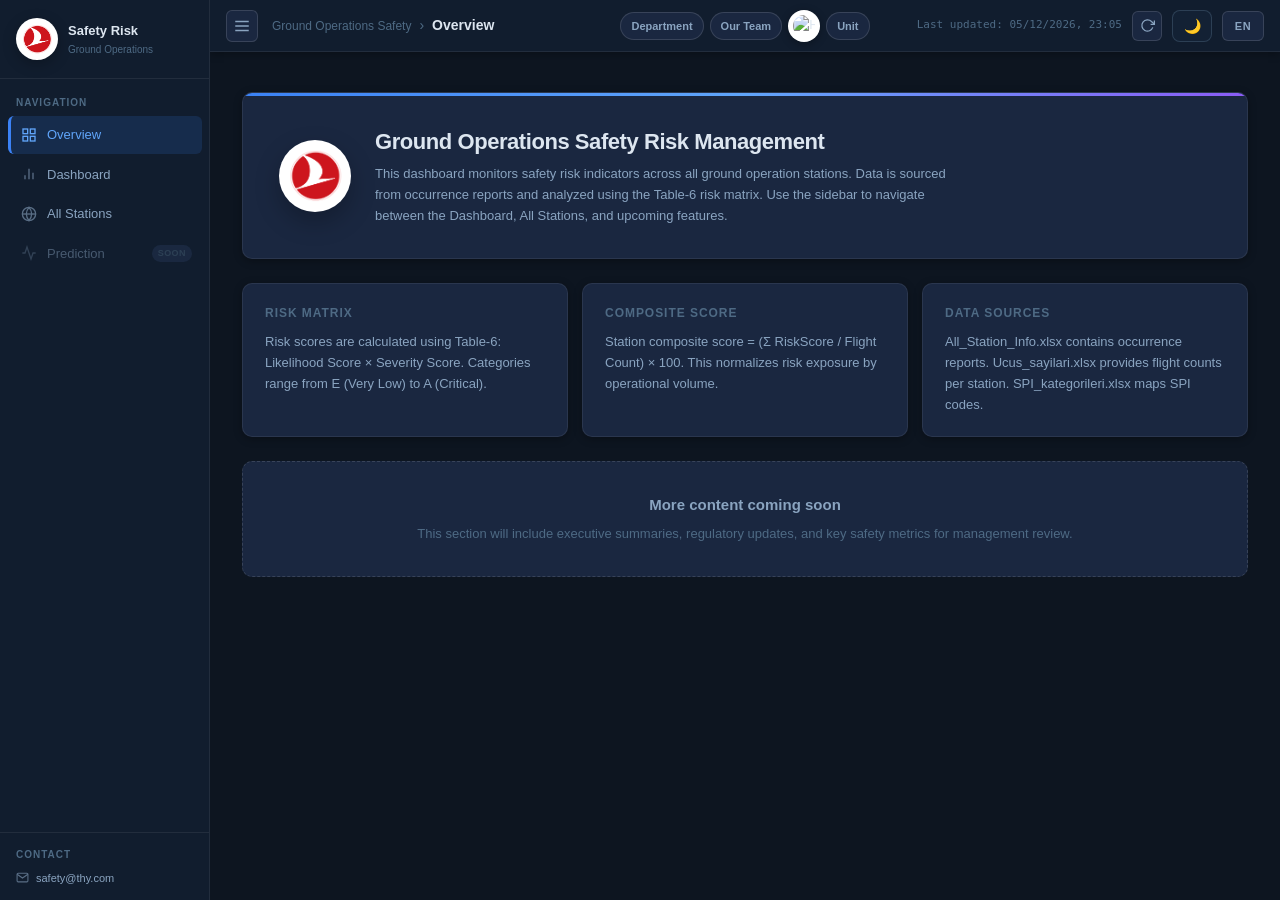
==== commit 4cadf2d5: "Switch data loading from CSV to Excel" ====
--- a/index.html
+++ b/index.html
@@ -251,7 +251,11 @@
   </div>
 </div>
 
+<!-- Chart.js -->
 <script src="https://cdnjs.cloudflare.com/ajax/libs/Chart.js/4.4.1/chart.umd.js"></script>
+
+<!-- SheetJS / XLSX: Excel dosyalarını okumak için gerekli -->
+<script src="https://cdn.jsdelivr.net/npm/xlsx/dist/xlsx.full.min.js"></script>
 
 <script>
   var SRD = {};
